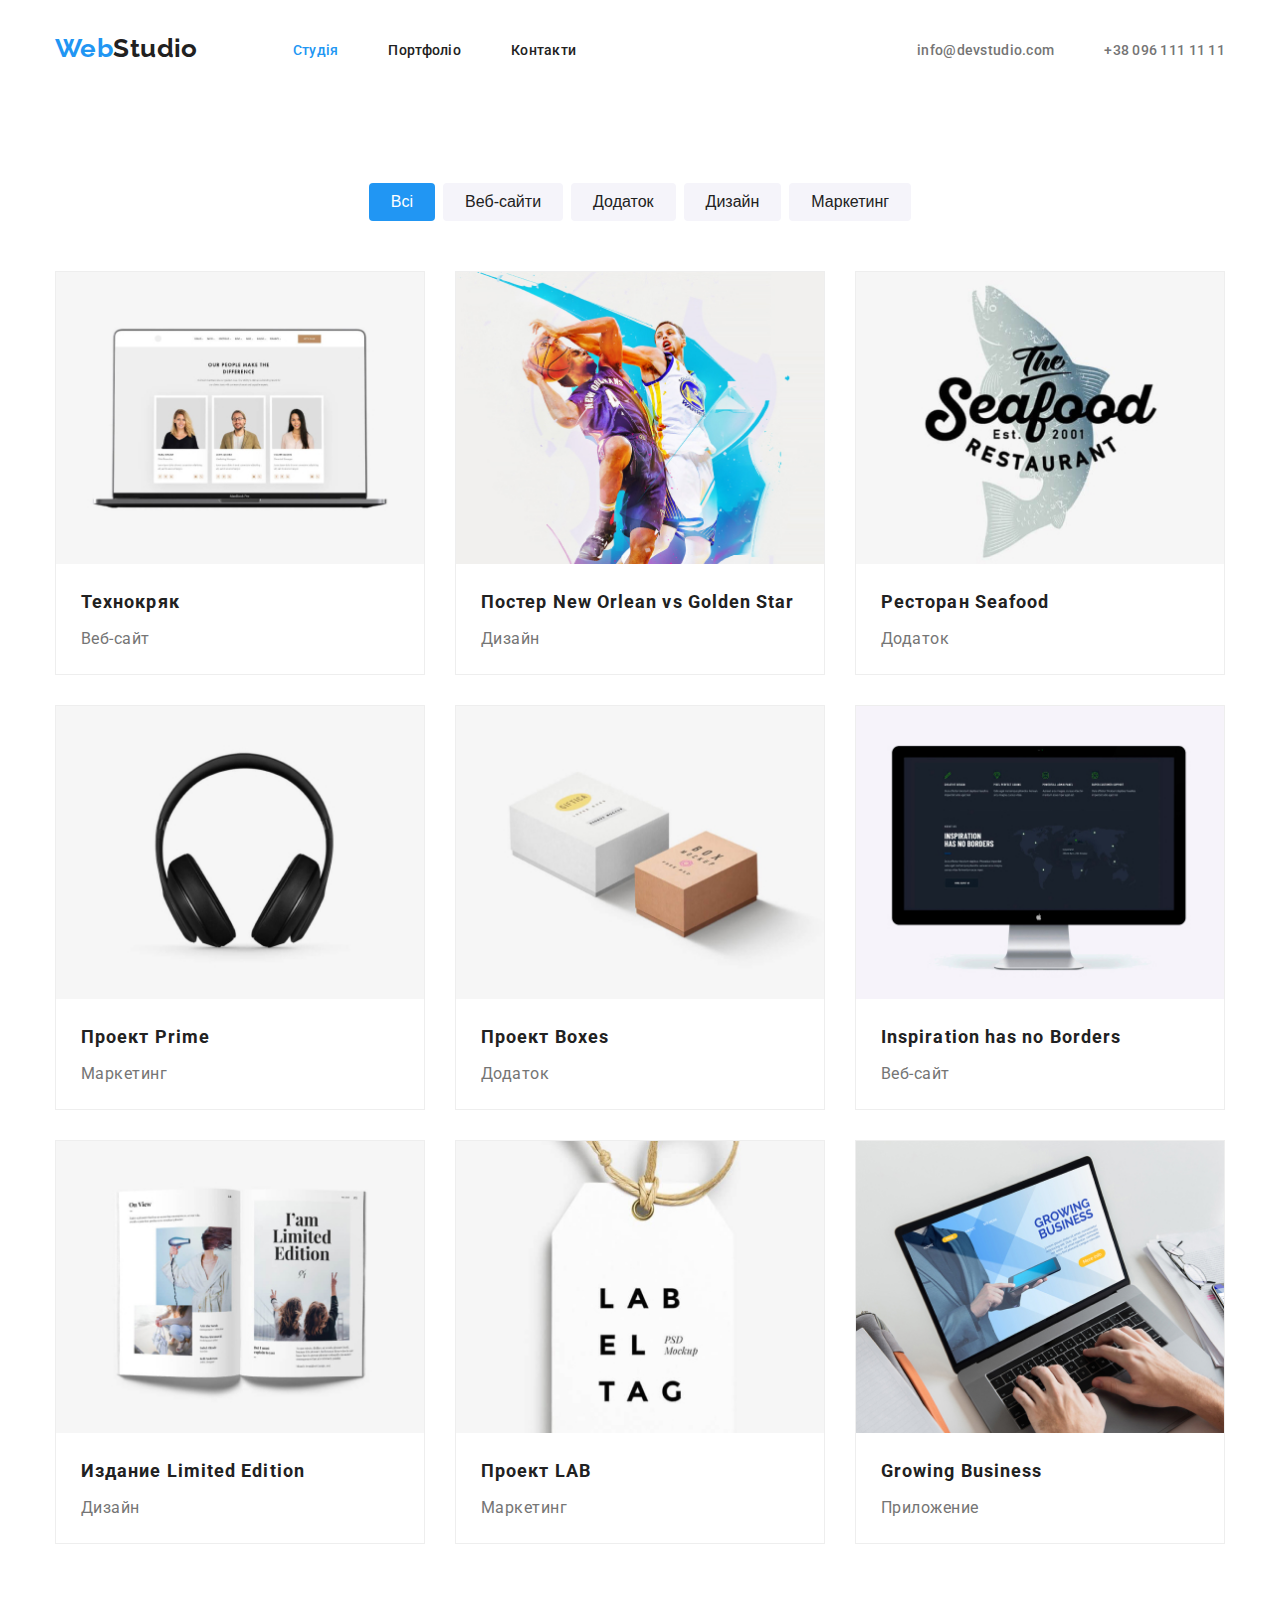
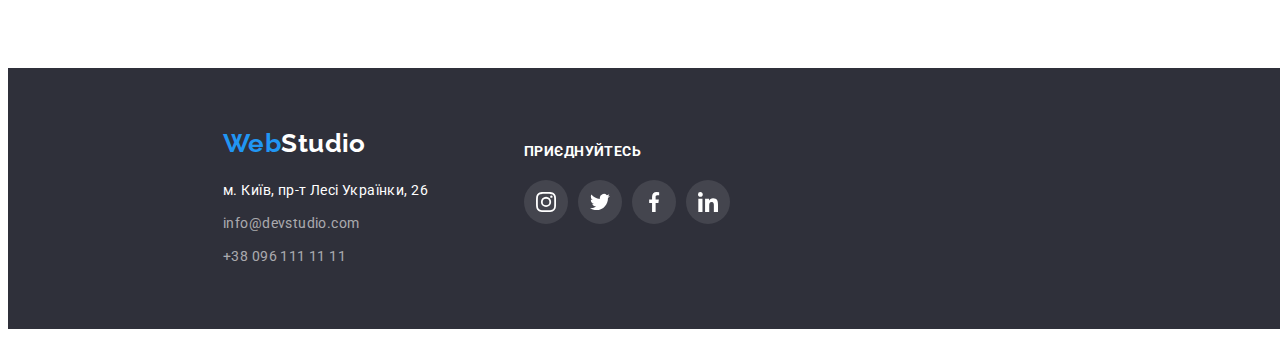
==== portfolio.html @ 9445be76 "add hw4" ====
<!DOCTYPE html>
<html lang="uk">
  <head>
    <meta charset="UTF-8" />
    <meta http-equiv="X-UA-Compatible" content="IE=edge" />
    <meta name="viewport" content="width=device-width, initial-scale=1.0" />
    <title>WebStudio</title>
    <link rel="preconnect" href="https://fonts.googleapis.com" />
    <link rel="preconnect" href="https://fonts.gstatic.com" crossorigin />
    <link
      href="https://fonts.googleapis.com/css2?family=Raleway:wght@700&family=Roboto:wght@400;500;700;900&display=swap"
      rel="stylesheet"
    />
    <link rel="stylesheet" href="./css/styles.css" />
  </head>

  <body>
    <header class="page-header">
      <div class="page container">
        <nav class="main-nav">
          <a class="page-logo" href="./index.html"><span class="web-logo">Web</span>Studio</a>
          <ul class="site-nav list">
            <li class="item"><a href="./index.html" class="link current">Студія</a></li>
            <li class="item"><a href="./portfolio.html" class="link">Портфоліо</a></li>
            <li class="item"><a href="" class="link">Контакти</a></li>
          </ul>
        </nav>

          <ul class="auth-nav list">
            <li class="item">
              <a href="mailto:info@devstudio.com" class="link">info@devstudio.com</a>
            </li>
            <li class="item"><a href="tel:+380961111111" class="link">+38 096 111 11 11</a></li>
          </ul>
      </div>
    </header>

    <main>
      <section class="portfolio section">
        <div class="container">
            <h1 class="portfolio-title visually-hidden">Портфоліо</h1>
            <ul class="portfolio-container list">
              <li class="portfolio-nav"><button class="portfolio-btn active" type="button">Всі</button></li>
              <li class="portfolio-nav"><button class="portfolio-btn" type="button">Веб-сайти</button></li>
              <li class="portfolio-nav"><button class="portfolio-btn" type="button">Додаток</button></li>
              <li class="portfolio-nav"><button class="portfolio-btn" type="button">Дизайн</button></li>
              <li class="portfolio-nav"><button class="portfolio-btn" type="button">Маркетинг</button></li>
            </ul>
            
            <ul class="flex-conteiner list">
              <li class="link">
                <a class="portfolio-positions" href="" aria-level="" >
                <img src="./images-portfolio/img.jpg" alt="Технокряк" class="photo" />
                <h3 class="list-title">Технокряк</h3>
                <p class="work-text">Веб-сайт</p>
              </a>
              </li>

              <li class="link">
                <a href="" aria-level="" class="portfolio-positions">
                <img
                src="./images-portfolio/img (1).jpg"
                alt="Постер New Orlean vs Golden Star"
                width="370"
                height="295"
                class="picture"/>
                <h3 class="list-title">Постер New Orlean vs Golden Star</h3>
                <p class="work-text">Дизайн</p>
              </a>
              </li>

              <li class="link">
                <a href="" aria-level="" class="portfolio-positions">
                <img
                src="./images-portfolio/img (2).jpg"
                alt="Ресторан Seafood"
                width="370"
                height="295"
                class="picture"
                />
                <h3 class="list-title">Ресторан Seafood</h3>
                <p class="work-text">Додаток</p>
              </a>
              </li>

              <li class="link">
                <a href="" aria-level="" class="portfolio-positions">
                <img
                src="./images-portfolio/img (3).jpg"
                alt="Проект Prime"
                width="370"
                height="295"
                class="picture"
                />
                <h3 class="list-title">Проект Prime</h3>
                <p class="work-text">Маркетинг</p>
              </a>
              </li>

              <li class="link">
                <a href="" aria-level="" class="portfolio-positions">
                <img
                src="./images-portfolio/img (4).jpg"
                alt="Проект Boxes"
                width="370"
                height="295"
                class="picture"
                />
                <h3 class="list-title">Проект Boxes</h3>
                <p class="work-text">Додаток</p>
              </a>
              </li>

              <li class="link">
                <a href="" aria-level="" class="portfolio-positions">
                <img
                src="./images-portfolio/img (5).jpg"
                alt="Inspiration has no Borders"
                width="370"
                height="295"
                class="picture"
                />
                <h3 class="list-title">Inspiration has no Borders</h3>
                <p class="work-text">Веб-сайт</p>
              </a>
              </li>

              <li class="link">
                <a href="" aria-level="" class="portfolio-positions">
                <img
                src="./images-portfolio/img (7).jpg"
                alt="Издание Limited Edition"
                width="370"
                height="295"
                class="picture"
                >
                <h3 class="list-title">Издание Limited Edition</h3>
                <p class="work-text">Дизайн</p>
              </a>
              </li>

              <li class="link">
                <a href="" aria-level="" class="portfolio-positions">
                <img
                src="./images-portfolio/img (8).jpg"
                alt="Проект LAB"
                width="370"
                height="295"
                class="picture"
                />
                <h3 class="list-title">Проект LAB</h3>
                <p class="work-text">Маркетинг</p>
              </a>
              </li>

              <li class="link">
                <a href="" aria-level="" class="portfolio-positions"> 
                <img
                src="./images-portfolio/img (9).jpg"
                alt="Growing Business"
                width="370"
                height="295"
                class="picture"
                />
                <h3 class="list-title">Growing Business</h3>
                <p class="work-text">Приложение</p>
              </a>
              </li>

            </ul>
        </div>
      </section>
    </main>

    <footer class="section footer-section">
      <div class="footer-container">
          <div class="footer-block">
            <a class="logo list" href="./index.html"><span class="web-logo">Web</span>Studio</a>
            <address class="footer-addres">
              <ul class="footer-adress-list">
                <li class="item"><a
                href="https://www.google.com.ua/maps/place/%D0%B1%D1%83%D0%BB.+%D0%9B%D0%B5%D1%81%D0%B8+%D0%A3%D0%BA%D1%80%D0%B0%D0%B8%D0%BD%D0%BA%D0%B8,+26,+%D0%9A%D0%B8%D0%B5%D0%B2,+02000/@50.4265807,30.5383858,17z/data=!3m1!4b1!4m5!3m4!1s0x40d4cf0e033ecbe9:0x57a4dffefec77da0!8m2!3d50.4265807!4d30.5383858?hl=ru"
                class="adress-link">м. Київ, пр-т Лесі Українки, 26</a></li>
                <li class="item"><a href="mailto:info@devstudio.com" class="contacts-link">info@devstudio.com</a></li>
                <li class="item"><a href="tel:+380961111111" class="contacts-link">+38 096 111 11 11</a></li>
              </ul>
            </address>
          </div>
  
          <div class="network-contacts">
            <h3 class="joing-network title">Приєднуйтесь</h3>
            <ul class="social-networks list">
              <li class="social-networks-icon">
                <a class="footer-social-icon" href="" aria-label="instagram"> <svg class="soc-icon-footer" width="20" height="20">
                <use href="./images/images-icons/sprite.svg#icon-instagram">Instagram</use>
                </svg>
                </a>
              </li>
  
              <li class="social-networks-icon">
                <a class="footer-social-icon" href="" aria-label="twitter"><svg class="soc-icon-footer" width="20" height="20">
                <use href="./images/images-icons/sprite.svg#icon-twitter">Twitter</use>
                </svg>
                </a>
              </li>
  
              <li class="social-networks-icon">
                <a class="footer-social-icon" href="" aria-label="facebook"><svg class="soc-icon-footer" width="20" height="20">
                  <use href="./images/images-icons/sprite.svg#icon-facebook">Facebook</use>
                </svg>
                </a>
              </li>
  
              <li class="social-networks-icon">
                <a  class="footer-social-icon" href="" aria-label="linkedin"><svg class="soc-icon-footer" width="20" height="20">
                <use href="./images/images-icons/sprite.svg#icon-linkedin">Linkedin</use>
                </svg>
                </a>
              </li>
            </ul>
        </div>
      </div>
    </footer>
  </body>
</html>
---- css/styles.css ----
/* index.html css */
:root {
    --primary-text-color: #757575;
    --secondary-text-color: #212121;
    --accent-color: #2196F3;
    --secondary-background-color: #FFFFFF;
    --icon-color: #AFB1B8;
}

/* reset */
html {
	box-sizing: border-box;
}
*,
*::after,
*::before {
	box-sizing: inherit;
}

h1,
h2,
h3,
h4,
h5,
h6,
p {
	margin-top: 0;
}

.ul {
	list-style: none;
	padding-left: 0;
    padding: 0;
	margin: 0;
}

.a {
	text-decoration: none;
	color: inherit;
}

img {
	display: block;
	max-width: 100%;
	height: auto;
}

.list {
    padding: 0;
    margin: 0;
    
    list-style: none;
}

body {
    font-family: Roboto, sans-serif; 
    font-size: 14px;
    letter-spacing: 0.03em;
    color: var(--primary-text-color);
    background-color: var(--secondary-background-color);
}

.section {
    padding-bottom: 94px;
    padding-top: 94px;
}

.page-header {
    background-color: var(--secondary-background-color);
}

.container {
    width: 1200px;
    padding-left: 15px;
    padding-right: 15px;
    margin-left: auto;
    margin-right: auto;
}

/* main-nav */
.page {
    display: flex;
}

.main-nav  {
    display: flex;
    align-items: center;
    margin-right: auto;
}

/* logo */
.page-logo {
    display: flex;
    margin-right: 95px;

    color: var(--secondary-text-color); 
    font-family: 'Raleway', serif;
    font-weight: 700;
    font-size: 26px;
    line-height: 1.20;
    text-decoration: none;
}

.page-logo:hover,
.page-logo:focus {
    color: #292929;   
}

.web-logo {
    color: var(--accent-color);
}

/* site nav */
.link {
    text-decoration: none;
}

.site-nav {
    display: flex;
}

.site-nav .item + .item {
    margin-left: 50px   ;
}

.site-nav .link {
    display: flex;
    padding-top: 35px;
    padding-bottom: 30px;

    color: var(--secondary-text-color);
    font-weight: 500;
    font-size: 14px;
    line-height: 1.07;
    letter-spacing: 0.02em;
    text-decoration: none;
    }

.site-nav .link:hover,
.site-nav .link:focus {
    color: var(--accent-color);
}

.site-nav .link.current {
    color: var(--accent-color);
}

/* auth-icons */
.contact-icon {
    margin-right: 10px;
    fill: currentColor;
}

/* auth-nav */
.page .auth-nav {
    display: flex;
}

.auth-nav .item {
    display: flex;
    align-items: center;
}

.auth-nav .link {
    display: flex;
    padding-top: 35px;
    padding-bottom: 30px;
    align-items: center;
    font-weight: 500;
    font-size: 14px;
    line-height: 1.14;
    letter-spacing: 0.02em;
    color: #757575;
    text-decoration: none;
}

.auth-nav .item + .item {
    margin-left: 50px;
}

 .auth-nav .link:hover,
 .auth-nav .link:focus {
    color: var(--accent-color);
 }

/* Hero */
.main-contenet {
    margin-bottom: 0;
}

.hero-section {
    max-width: 1600px;
    margin-left: auto;
    margin-right:auto;
    padding-top: 200px;
    padding-bottom: 200px;
    text-align: center;
    background-image: linear-gradient(to right, rgba(0, 0, 0, 0.4), rgba(0, 0, 0, 0.4)), url(../images/banner/Img.png);
    background-repeat: no-repeat;
    background-position: center;
    background-size: cover;
    background-color: #C4C4C4;
}

.hero-title {
    width: 600px;
    margin-bottom: 30px;
    margin-left: auto;
    margin-right: auto;

    font-weight: 900;
    font-size: 44px;
    line-height: 1.36;
    text-align: center;
    letter-spacing: 0.06em;
    text-transform: uppercase;
    color: var(--secondary-background-color);
}

.btn {
    padding: 10px 25px;

    font-weight: 700;
    font-size: 16px;
    line-height: 1.88;
    border: none;
    align-items: center;
    text-align: center;
    border-radius: 4px;
    letter-spacing: 0.06em;
    cursor: pointer;
    color: var(--secondary-background-color);
    background: var(--accent-color);
}

.btn:hover,
.btn:focus {
    background:var(--accent-color);
    box-shadow: 0px 4px 4px rgba(0, 0, 0, 0.15);
    border-radius: 4px; 
}

/* features */
.section-title {
    text-align: center;
    font-weight: 700;
    font-size: 36px;
    line-height: 1.17;
    color: var(--secondary-text-color);
}

.features-list {
    padding: 0;
    margin: 0;
    display: flex;
    list-style: none;
}

 /*прихований заголовок*/
 .visually-hidden {
    position: absolute;
    width: 1px;
    height: 1px;
    margin: -1px;
    border: 0;
    padding: 0;
    white-space: nowrap;
    clip-path: inset(100%);
    clip: rect(0 0 0 0);
    overflow: hidden;
 }

 .features-list-li {
    width: 270px;
 }

 .features-list .features-list-li + .features-list-li {
    margin-left: 30px;
 }

.title {
    font-size: 14px;
    font-weight: 700;
    line-height: 1.14;
    list-style: none;
    color: var(--secondary-text-color);
    text-transform: uppercase;
}

.text {
    margin-top: 0;
    margin-bottom: 0;
    
    font-size: 14px;
    line-height: 1.71;
}

/* feature-icons */
.feature-icon {
    display: flex;
    margin-bottom: 30px;
    width: 270px;
    height: 120px;
    border: none;
    align-items: center;
    justify-content: center;
    border-radius: 4px;
    background-color: #F5F4FA;
 }

/* work */
.about {
    padding-top: 0;
}

.work .link {
    display: flex;
    flex-direction: row;
    background: url(creative-artist-web-design-with-working-colour-selection-graphic-tablet_35674-1119.jpg);
}

.work-list {
    display: flex;
    margin-top: 0;
    margin-bottom: 0;
    padding: 0%;

    list-style: none;
}

.work-list .link + .link {
    margin-left: 30px;
}

.work-list .link + .link:not(:last-child) {
    margin-left: 30px;
}

.work {
    margin-top: 0;
    margin-bottom: 50px;
}

.work-item {
   display: block;
   max-width: 100%; 
   height: auto;
}

/* team */
.team-section {
    margin-top: 0;
    margin-bottom: 0;
    background-color: #F5F4FA;
}

.section-title {
    margin-bottom: 50px; 
}

.main-team .team-list + .team-list {
    margin-left: 30px;
}

.team {
    background-color: #F5F4FA;
    border-radius: 0px;
}

.main-team {
    display: flex;
    padding-left: 0;
}

.team-list {
    background: #FFFFFF;
    box-shadow: 0px 1px 3px rgba(0, 0, 0, 0.12), 0px 1px 1px rgba(0, 0, 0, 0.14), 0px 2px 1px rgba(0, 0, 0, 0.2);
    border-radius: 0px 0px 4px 4px;
}

.team-text {
    margin-bottom: 0;
    font-size: 16px;
    line-height: 1.19;
    text-align: center;
    color: var(--primary-text-color);
}

.team-list .title {
    padding-top: 30px;
    margin-bottom: 10px;

    font-weight: 500;
    font-size: 16px;
    line-height: 1.19;
    text-align: center;
    letter-spacing: 0.03em;
    text-transform: none;
    color: var(--secondary-text-color);
}

.photo {
    background-color: var(--primary-text-color);
}

/* Network items */
.social-networks {
    display: flex; 
    margin-top: 30px;
    padding-bottom: 30px; 
    align-items: center;
    justify-content: center;
}

.social-networks .list {
    padding-bottom: 30px;
}

.social-networks-icon {
    display: flex; 
}

.social-networks-icon:not(:last-child) {
    margin-right: 10px;  
 } 

.social-icon-box {
    display: flex;
    width: 44px;
    height: 44px;
    border-radius: 50%;
    align-items: center;
    justify-content: center;
    border: none;
    color: var(--icon-color);
    background-color: var(--secondary-background-color);
}

.social-icon-box:hover,
.social-icon-box:focus {
    background-color: var(--accent-color);
    color: var(--secondary-background-color);
}

.soc-icon {
    align-items: center;
    justify-content: center;
    fill: currentColor;
}

/* Customers */
.customers-list {
    display: flex;
}

.customers-li {
    display: flex;  
}

.customers-li:not(:last-child) {
    margin-right: 30px;
}

.customer-icon {
    display: flex;
    width: 170px;
    height: 92px;
    align-items: center;
    justify-content: center;
    border: 1px solid #AFB1B8;
    border-radius: 4px; 
    color: var(--icon-color);
    background-color: var(--secondary-background-color);
}

.customer-icon:hover,
.customer-icon:focus {
    color: var(--accent-color);
    border: 1px solid var(--accent-color);
}

.company {
    align-items: center;
    justify-content: center;
    fill: currentColor;
}   

/* footer */
.footer-section {
    display: flex;
    width: 1600px;
    padding-top: 60px;
    padding-bottom: 60px;
    padding-left: 15px;
    padding-right: 15px;
    margin-left: auto;
    margin-right: auto;
    margin-top: 0;
    margin-top: 0;
    background-color: #2F303A;
}

.footer-container {
    display: flex;
    width: 1200px;
    padding-left: 15px;
    padding-right: 15px;
    margin-left: auto;
    margin-right: auto;
}

.footer-block {
    width: 231px;
} 

.logo {
    margin-bottom: 20px;
    font-family: 'Raleway';
    font-weight: 700;
    font-size: 26px;
    line-height: 1.19;
    text-decoration: none;
    color: var(--secondary-background-color);
}

.footer-addres {
    margin-top: 20px;
}

.footer-adress-list {
    padding-left: 0;
    margin-top: 0;   
    margin-bottom: 0; 
    list-style: none;
}

.footer-adress .list {
    margin-right: 0;
}

.footer-adress-list .item {
    margin-bottom: 9px;
}

.footer-adress-list .item:last-child {
    margin-bottom: 0;
}

.adress-link,
.contacts-link {
    font-style: normal;
    line-height: 1.71;
    text-decoration: none;
    color: var(--secondary-background-color) 
}

.contacts-link {
    color: rgba(255, 255, 255, 0.6);
}

.contacts-link:hover,
.contacts-link:focus {
    color:var(--accent-color);
}

.footer-social-icon {
    display: flex;
    width: 44px;
    height: 44px;
    border-radius: 50%;
    align-items: center;
    justify-content: center;
    border: none;
    color: var(--secondary-background-color);
    background-color: rgba(255, 255, 255, 0.1);
}

.footer-social-icon:hover,
.footer-social-icon:focus {
    background-color: var(--accent-color);
}

.soc-icon-footer {
    align-items: center;
    justify-content: center;
    fill: currentColor;
}

/* Network contacts */
.network-contacts {
    display: flex;
    flex-wrap: wrap;
    width: 206px;
    margin-left: 70px;
    margin-right:auto;
    padding-bottom: 0px;
    align-items: center;
    align-content: center;
}

.joing-network {
    margin-bottom: 20px;
    color: var(--secondary-background-color);
}

.network-contacts > .social-networks {
    margin-top: 0;
}

/* potfolio/css */
.portfolio-container {
    display: flex;
    margin-top: 0;
    margin-bottom: 50px;
    justify-content: center; 
}

.portfolio-nav + .portfolio-nav {
    margin-left: 8px;
}

.portfolio-btn {
    padding: 6px 22px;
    font-weight: 500;
    font-size: 16px;
    border-radius: 4px;

    line-height: 1.63;
    text-align: center;
    cursor: pointer;
    color: var(--secondary-text-color);
    background-color: #F5F4FA;
    border: transparent;
}   

 .portfolio-btn:hover,
 .portfolio-btn:focus {
    color: #F5F4FA;
    background: #2196F3;
    box-shadow: 0px 3px 1px rgba(0, 0, 0, 0.1), 0px 1px 2px rgba(0, 0, 0, 0.08), 0px 2px 2px rgba(0, 0, 0, 0.12);
    border-radius: 4px;
 }

 .portfolio-btn.active {
    background-color: var(--accent-color);
    color: var(--secondary-background-color);
 }

.flex-conteiner {
    display: flex;
    flex-wrap: wrap;
    margin-top: 0;
    width: 1200px;
    cursor: pointer;
}
 
.work-text {
    padding-bottom: 20px;
    margin-bottom: 0;

    font-size: 16px;
    line-height: 30px;
    letter-spacing: 0.03em;
    color: var(--primary-text-color);
}

.work-text,
.list-title {
    padding-right: 25px;
    padding-left: 25px;
}

.list-title {
    padding-top: 20px;
    margin-bottom: 4px;
    
    font-size: 18px;
    line-height: 36px;
    letter-spacing: 0.06em;
    color: var(--secondary-text-color);
}

 .flex-conteiner .link {
    display: flex;
    width: 370px;

    margin-right: 30px;
    margin-bottom:                                                                                                                                                                                                                                                                                                                                                       30px;
    border: 1px solid #EEEEEE;
    background-color: var(--secondary-background-color);
}

.portfolio-positions {
    text-decoration: none;
}

.portfolio-positions:hover,
.portfolio-positions:focus {
    box-shadow: 0px 3px 1px rgba(0, 0, 0, 0.1), 0px 1px 2px rgba(0, 0, 0, 0.08), 0px 2px 2px rgba(0, 0, 0, 0.12);
}


.flex-conteiner:nth-child(3n) {
    margin-right: 0;
}

.flex-conteiner:nth-last-child(-n + 3) {
    margin-bottom: 0;
}
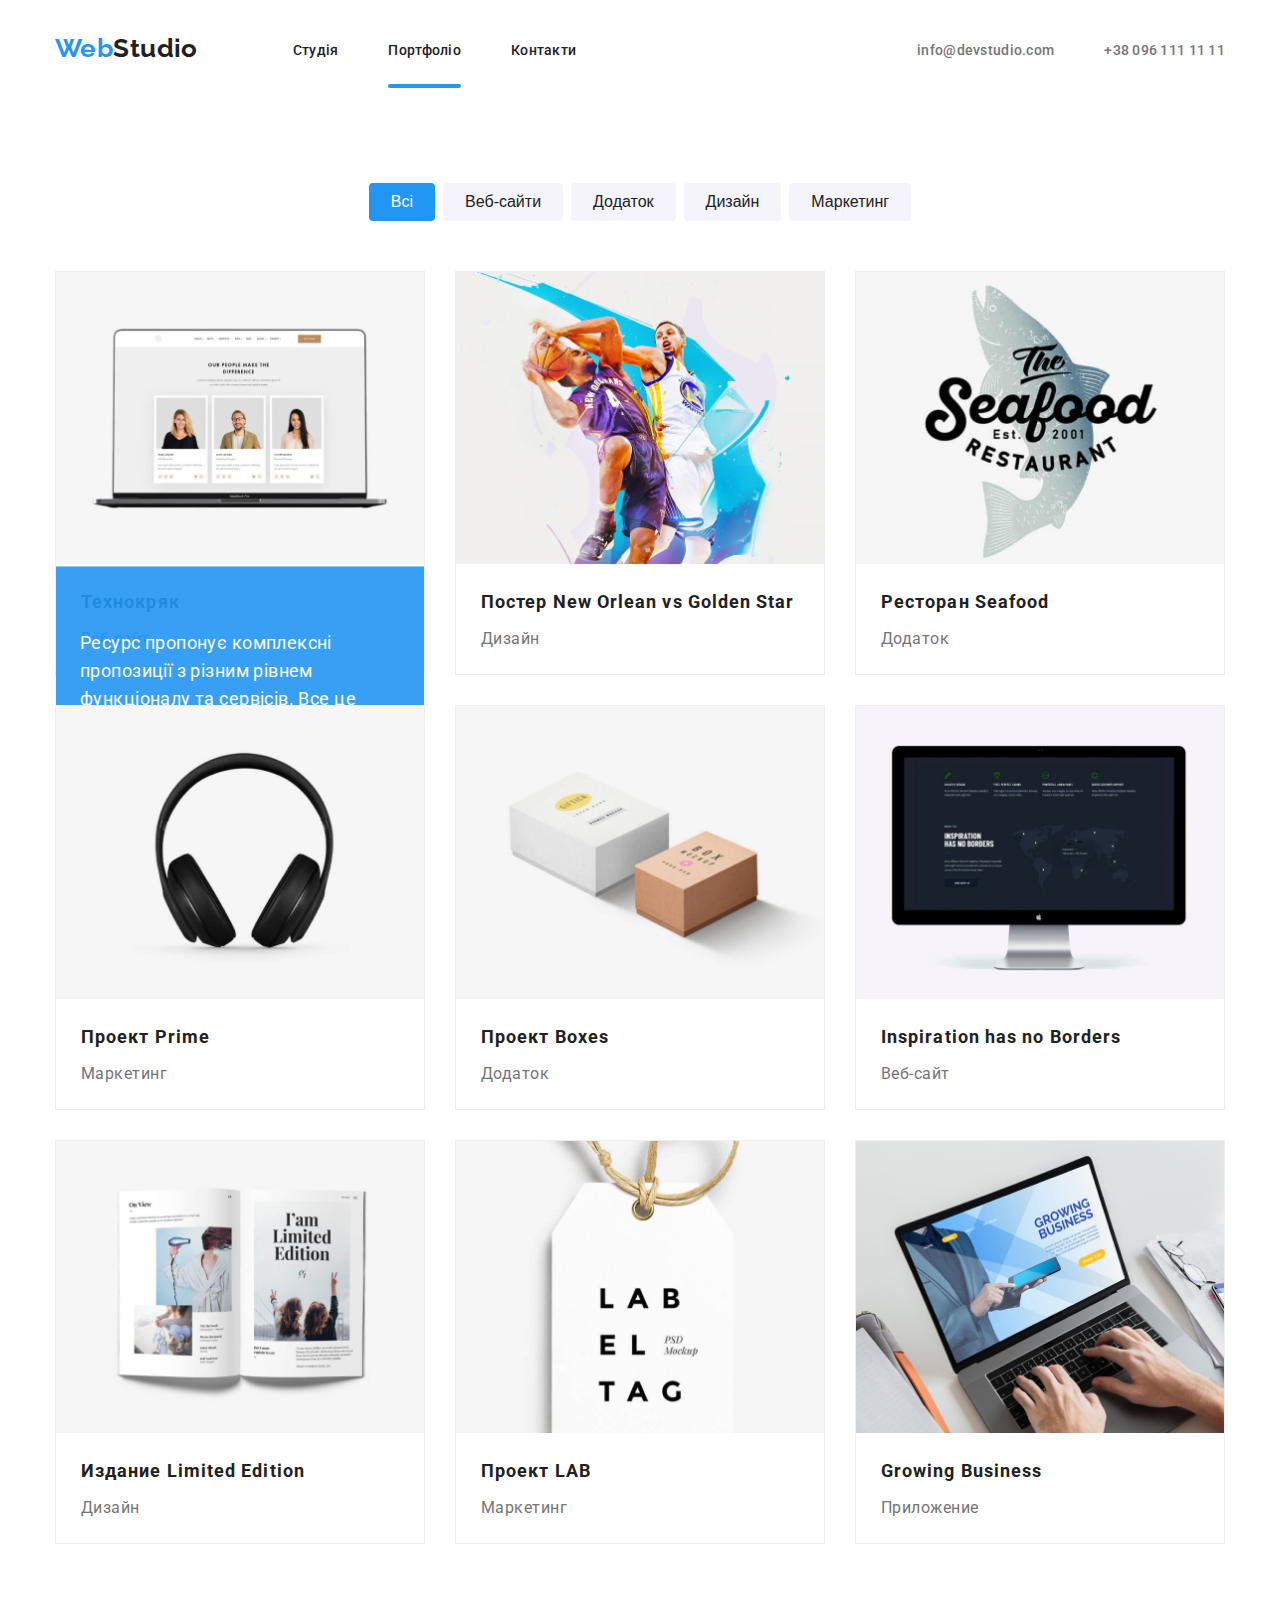
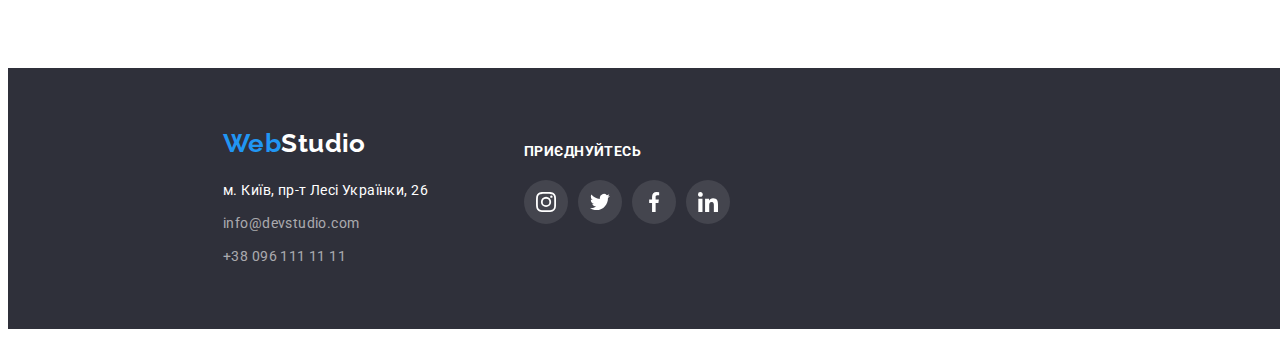
==== commit 476c5d9d: "add overlay" ====
--- a/portfolio.html
+++ b/portfolio.html
@@ -20,8 +20,8 @@
         <nav class="main-nav">
           <a class="page-logo" href="./index.html"><span class="web-logo">Web</span>Studio</a>
           <ul class="site-nav list">
-            <li class="item"><a href="./index.html" class="link current">Студія</a></li>
-            <li class="item"><a href="./portfolio.html" class="link">Портфоліо</a></li>
+            <li class="item"><a href="./index.html" class="link">Студія</a></li>
+            <li class="item"><a href="./portfolio.html" class="link current">Портфоліо</a></li>
             <li class="item"><a href="" class="link">Контакти</a></li>
           </ul>
         </nav>
@@ -53,6 +53,11 @@
                 <img src="./images-portfolio/img.jpg" alt="Технокряк" class="photo" />
                 <h3 class="list-title">Технокряк</h3>
                 <p class="work-text">Веб-сайт</p>
+                  <div class="portfolio-overlay">
+                    <p class="portfolio-description">
+                      Ресурс пропонує комплексні пропозиції з різним рівнем функціоналу та сервісів. Все це дозволить відвідувачу отримати вичерпні відомості про компанію чи приватну особу.
+                    </p>
+                  </div>
               </a>
               </li>
 
--- a/css/styles.css
+++ b/css/styles.css
@@ -99,6 +99,10 @@
     font-size: 26px;
     line-height: 1.20;
     text-decoration: none;
+
+    transition-property: color;
+    transition-duration: 250ms;
+    transition-timing-function: cubic-bezier(0.4, 0, 0.2, 1); 
 }
 
 .page-logo:hover,
@@ -113,6 +117,7 @@
 /* site nav */
 .link {
     text-decoration: none;
+    position:relative;
 }
 
 .site-nav {
@@ -134,6 +139,10 @@
     line-height: 1.07;
     letter-spacing: 0.02em;
     text-decoration: none;
+
+    transition-property: color;
+    transition-duration: 250ms;
+    transition-timing-function: cubic-bezier(0.4, 0, 0.2, 1);
     }
 
 .site-nav .link:hover,
@@ -141,9 +150,21 @@
     color: var(--accent-color);
 }
 
-.site-nav .link.current {
-    color: var(--accent-color);
-}
+.current {
+    position: relative;
+}
+
+.current::after {
+    content: "";
+    position: absolute;
+    bottom: 0;
+    left:0;
+    width: 100%;
+    height: 4px;
+    background-color: var(--accent-color);
+    border-radius: 2px;
+} 
+
 
 /* auth-icons */
 .contact-icon {
@@ -172,6 +193,10 @@
     letter-spacing: 0.02em;
     color: #757575;
     text-decoration: none;
+
+    transition-property: color;
+    transition-duration: 250ms;
+    transition-timing-function: cubic-bezier(0.4, 0, 0.2, 1);
 }
 
 .auth-nav .item + .item {
@@ -230,14 +255,18 @@
     letter-spacing: 0.06em;
     cursor: pointer;
     color: var(--secondary-background-color);
-    background: var(--accent-color);
+    background-color: var(--accent-color);
+
+    transition-property: background-color, box-shadow;
+    transition-duration: 250ms;
+    transition-timing-function: cubic-bezier(0.4, 0, 0.2, 1);
+
 }
 
 .btn:hover,
 .btn:focus {
-    background:var(--accent-color);
-    box-shadow: 0px 4px 4px rgba(0, 0, 0, 0.15);
-    border-radius: 4px; 
+    background-color:var(--accent-color);
+    box-shadow: 0px 4px 4px rgba(0, 0, 0, 0.15); 
 }
 
 /* features */
@@ -345,7 +374,30 @@
    display: block;
    max-width: 100%; 
    height: auto;
-}
+   position: relative;
+}
+
+.description {
+    font-weight: 700;
+    line-height: 1.14;
+    top: 0;
+    left:0;
+    width: 100%;
+    height: 70px;
+    padding-top: 27px;
+    padding-bottom: 27px;
+    margin-top: auto;
+    margin-bottom: 0;
+    bottom: 0;
+    position: absolute;
+    text-align: center;
+    justify-content: flex-end;
+    text-transform: uppercase;
+    font-style: normal;
+    color: var(--secondary-background-color);
+    background-color: rgba(47, 48, 58, 0.8);
+}
+
 
 /* team */
 .team-section {
@@ -434,6 +486,10 @@
     border: none;
     color: var(--icon-color);
     background-color: var(--secondary-background-color);
+
+    transition-property: background-color, color;
+    transition-duration: 250ms;
+    transition-timing-function: cubic-bezier(0.4, 0, 0.2, 1);
 }
 
 .social-icon-box:hover,
@@ -471,6 +527,10 @@
     border-radius: 4px; 
     color: var(--icon-color);
     background-color: var(--secondary-background-color);
+
+    transition-property: color, border;
+    transition-duration: 250ms;
+    transition-timing-function: cubic-bezier(0.4, 0, 0.2, 1);
 }
 
 .customer-icon:hover,
@@ -556,6 +616,10 @@
 
 .contacts-link {
     color: rgba(255, 255, 255, 0.6);
+
+    transition-property: color;
+    transition-duration: 250ms;
+    transition-timing-function: cubic-bezier(0.4, 0, 0.2, 1);
 }
 
 .contacts-link:hover,
@@ -573,6 +637,10 @@
     border: none;
     color: var(--secondary-background-color);
     background-color: rgba(255, 255, 255, 0.1);
+
+    transition-property: background-color;
+    transition-duration: 250ms;
+    transition-timing-function: cubic-bezier(0.4, 0, 0.2, 1);
 }
 
 .footer-social-icon:hover,
@@ -631,6 +699,10 @@
     color: var(--secondary-text-color);
     background-color: #F5F4FA;
     border: transparent;
+
+    transition-property: color, background, box-shadow, border-radius;
+    transition-duration: 250ms;
+    transition-timing-function: cubic-bezier(0.4, 0, 0.2, 1);
 }   
 
  .portfolio-btn:hover,
@@ -692,6 +764,11 @@
 
 .portfolio-positions {
     text-decoration: none;
+    
+    transition-property: box-shadow;
+    transition-duration: 250ms;
+    transition-timing-function: cubic-bezier(0.4, 0, 0.2, 1);
+    
 }
 
 .portfolio-positions:hover,
@@ -699,7 +776,6 @@
     box-shadow: 0px 3px 1px rgba(0, 0, 0, 0.1), 0px 1px 2px rgba(0, 0, 0, 0.08), 0px 2px 2px rgba(0, 0, 0, 0.12);
 }
 
-
 .flex-conteiner:nth-child(3n) {
     margin-right: 0;
 }
@@ -708,4 +784,35 @@
     margin-bottom: 0;
 }
 
-
+.portfolio-overlay {
+    display: flex;
+    align-items: center;
+    justify-content: center;
+}
+
+.portfolio-description {
+    position: absolute;
+    top: 0;
+    left: 0;
+
+    transform: translateY(100%);
+
+    width: 100%;
+    padding: 63px 24px;
+    margin-bottom: 0;
+    font-style: normal;
+    font-size: 18px;
+    line-height: 1.56;
+    
+    color: var(--secondary-background-color);
+    background-color: rgba(33, 150, 243, 0.9);
+
+    transition-property: transform;
+    transition-duration: 250ms;
+    transition-timing-function: cubic-bezier(0.4, 0, 0.2, 1);
+}
+
+.link:hover .portfolio-description {
+    transform: translateY(0);
+}
+
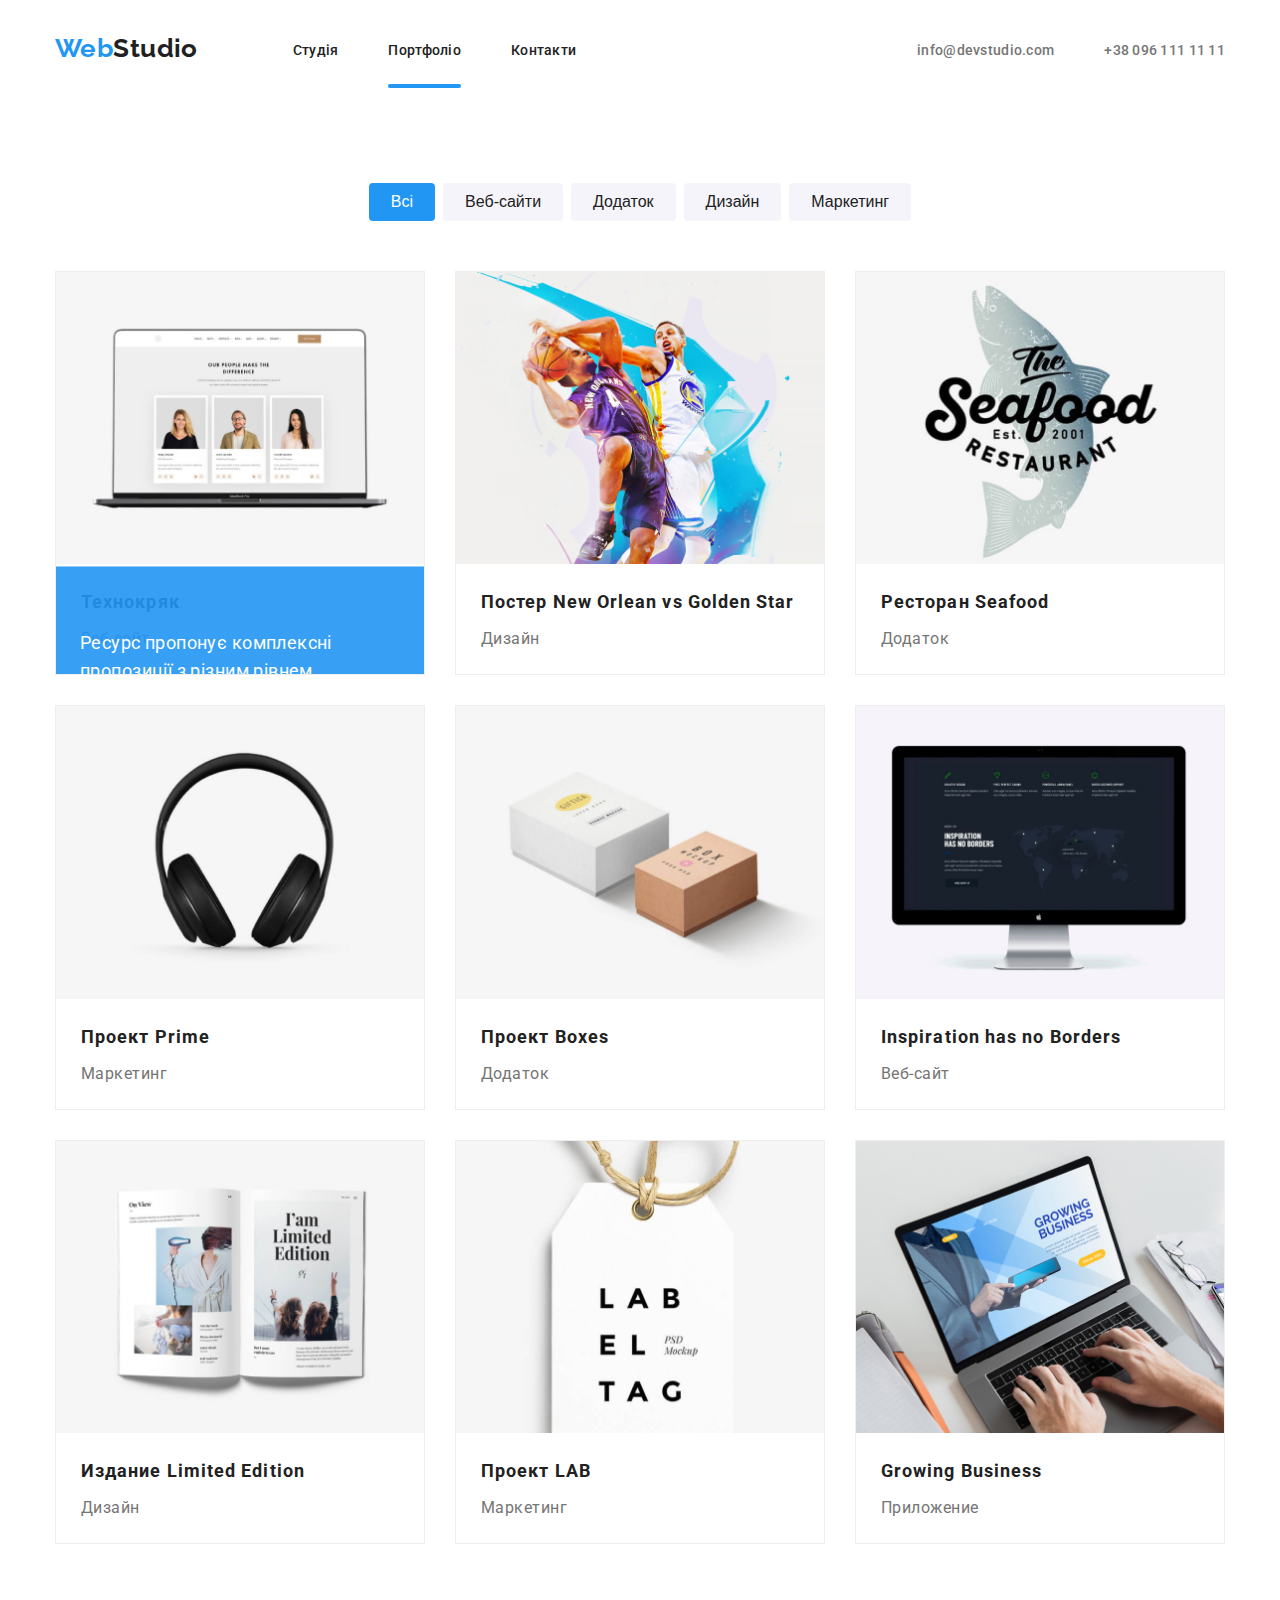
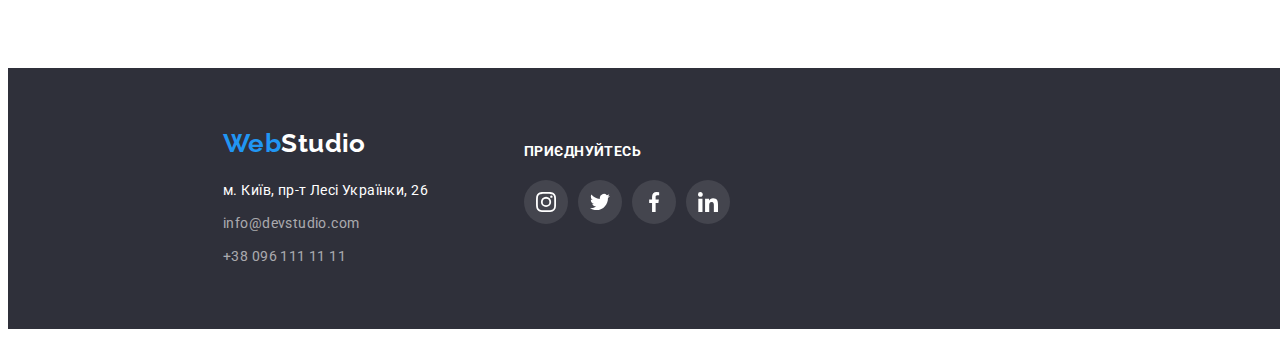
==== commit b978932f: "add modal" ====
--- a/portfolio.html
+++ b/portfolio.html
@@ -50,15 +50,19 @@
             <ul class="flex-conteiner list">
               <li class="link">
                 <a class="portfolio-positions" href="" aria-level="" >
-                <img src="./images-portfolio/img.jpg" alt="Технокряк" class="photo" />
-                <h3 class="list-title">Технокряк</h3>
-                <p class="work-text">Веб-сайт</p>
+                    <img src="./images-portfolio/img.jpg" alt="Технокряк" class="photo" />
+                  <div class="portfolio-hidden">
+                    <h3 class="list-title">Технокряк</h3>
+                    <p class="work-text">Веб-сайт</p>
+                
+                  </div>
+                  
                   <div class="portfolio-overlay">
                     <p class="portfolio-description">
                       Ресурс пропонує комплексні пропозиції з різним рівнем функціоналу та сервісів. Все це дозволить відвідувачу отримати вичерпні відомості про компанію чи приватну особу.
                     </p>
                   </div>
-              </a>
+                </a>
               </li>
 
               <li class="link">
--- a/css/styles.css
+++ b/css/styles.css
@@ -117,7 +117,6 @@
 /* site nav */
 .link {
     text-decoration: none;
-    position:relative;
 }
 
 .site-nav {
@@ -764,7 +763,9 @@
 
 .portfolio-positions {
     text-decoration: none;
-    
+    position:relative;
+    overflow: hidden;
+
     transition-property: box-shadow;
     transition-duration: 250ms;
     transition-timing-function: cubic-bezier(0.4, 0, 0.2, 1);
@@ -784,8 +785,14 @@
     margin-bottom: 0;
 }
 
+/* .photo {
+    position: relative;
+    overflow: hidden;
+} */
+
 .portfolio-overlay {
     display: flex;
+
     align-items: center;
     justify-content: center;
 }
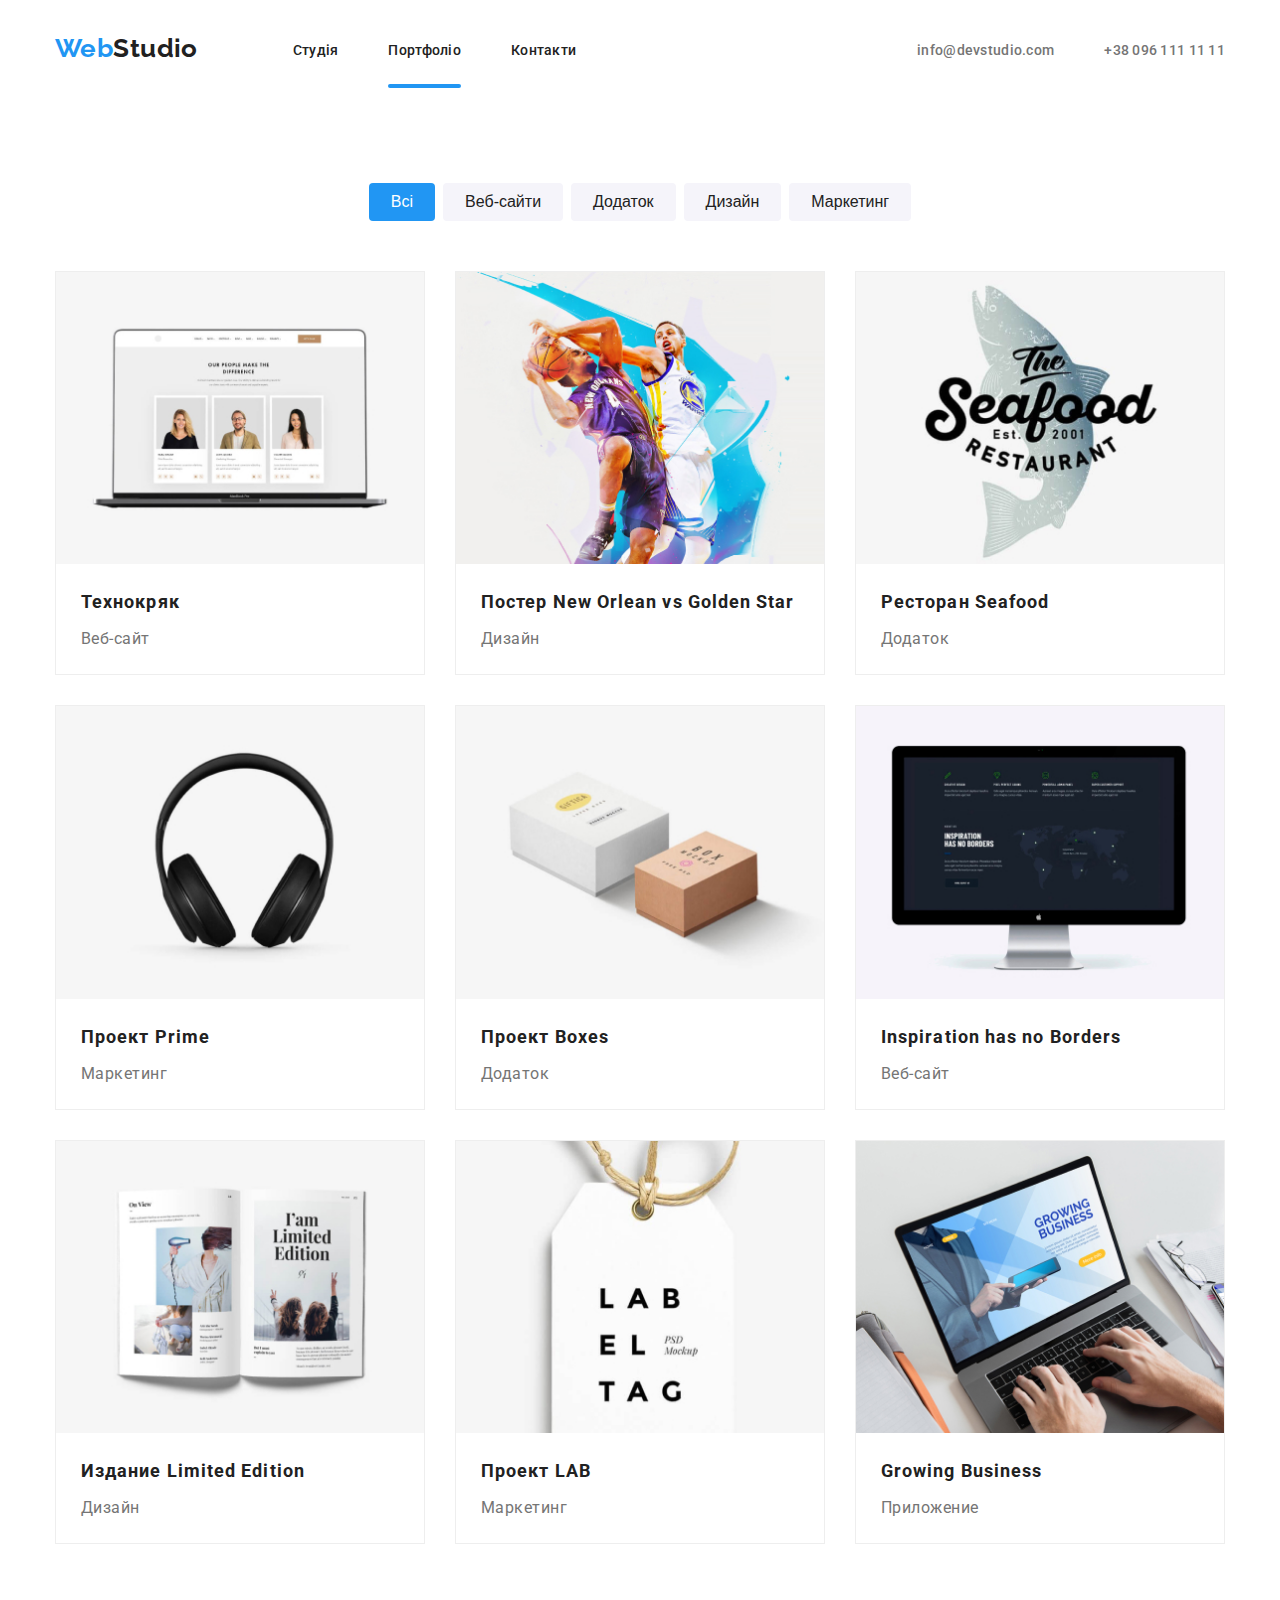
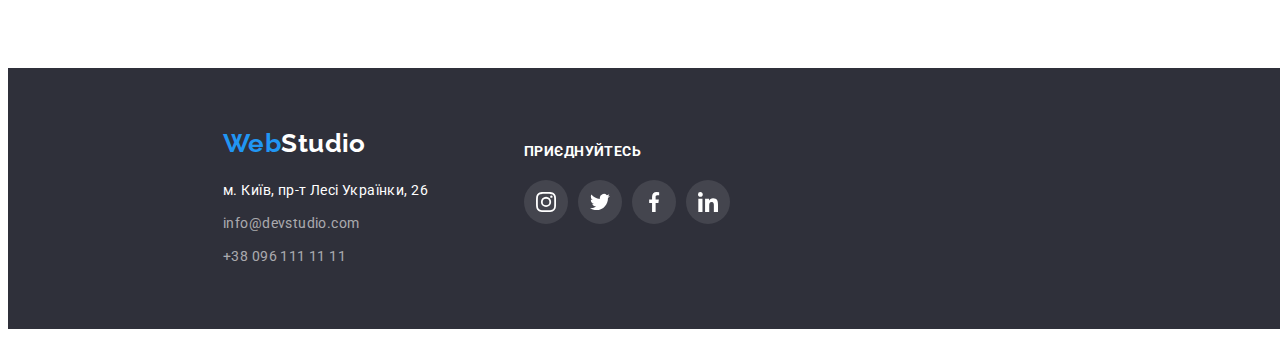
==== commit 9db38c29: "fix portfolio-overlay" ====
--- a/portfolio.html
+++ b/portfolio.html
@@ -50,18 +50,18 @@
             <ul class="flex-conteiner list">
               <li class="link">
                 <a class="portfolio-positions" href="" aria-level="" >
+                  <div class="portfolio-relative" >
                     <img src="./images-portfolio/img.jpg" alt="Технокряк" class="photo" />
-                  <div class="portfolio-hidden">
-                    <h3 class="list-title">Технокряк</h3>
-                    <p class="work-text">Веб-сайт</p>
-                
+                    <div class="portfolio-overlay">
+                      <p class="portfolio-description">
+                        Ресурс пропонує комплексні пропозиції з різним рівнем функціоналу та сервісів. Все це дозволить відвідувачу отримати вичерпні відомості про компанію чи приватну особу.
+                      </p>
+                    </div>
                   </div>
-                  
-                  <div class="portfolio-overlay">
-                    <p class="portfolio-description">
-                      Ресурс пропонує комплексні пропозиції з різним рівнем функціоналу та сервісів. Все це дозволить відвідувачу отримати вичерпні відомості про компанію чи приватну особу.
-                    </p>
-                  </div>
+                    <div class="portfolio-over">
+                      <h3 class="list-title">Технокряк</h3>
+                      <p class="work-text">Веб-сайт</p>
+                    </div>
                 </a>
               </li>
 
--- a/css/styles.css
+++ b/css/styles.css
@@ -763,13 +763,10 @@
 
 .portfolio-positions {
     text-decoration: none;
-    position:relative;
-    overflow: hidden;
-
+    
     transition-property: box-shadow;
     transition-duration: 250ms;
-    transition-timing-function: cubic-bezier(0.4, 0, 0.2, 1);
-    
+    transition-timing-function: cubic-bezier(0.4, 0, 0.2, 1);  
 }
 
 .portfolio-positions:hover,
@@ -785,41 +782,42 @@
     margin-bottom: 0;
 }
 
-/* .photo {
+.portfolio-relative {
     position: relative;
     overflow: hidden;
-} */
+}
 
 .portfolio-overlay {
-    display: flex;
-
+    position: absolute;
+    bottom: 0;
+    left: 0;
+
+    transform: translateY(100%);
+   
+    display: flex;  
     align-items: center;
     justify-content: center;
+    width: 100%;
+    height: 100%;
+    padding: 63px 24px;
+    margin-bottom: 0;
+    
+    background-color: rgba(33, 150, 243, 0.9);
+
+    transition-property: transform;
+    transition-duration: 250ms;
+    transition-timing-function: cubic-bezier(0.4, 0, 0.2, 1);
 }
 
 .portfolio-description {
-    position: absolute;
-    top: 0;
-    left: 0;
-
-    transform: translateY(100%);
-
-    width: 100%;
-    padding: 63px 24px;
-    margin-bottom: 0;
     font-style: normal;
     font-size: 18px;
     line-height: 1.56;
     
     color: var(--secondary-background-color);
-    background-color: rgba(33, 150, 243, 0.9);
-
-    transition-property: transform;
-    transition-duration: 250ms;
-    transition-timing-function: cubic-bezier(0.4, 0, 0.2, 1);
-}
-
-.link:hover .portfolio-description {
+}
+
+.portfolio-positions:hover .portfolio-overlay {
     transform: translateY(0);
 }
 
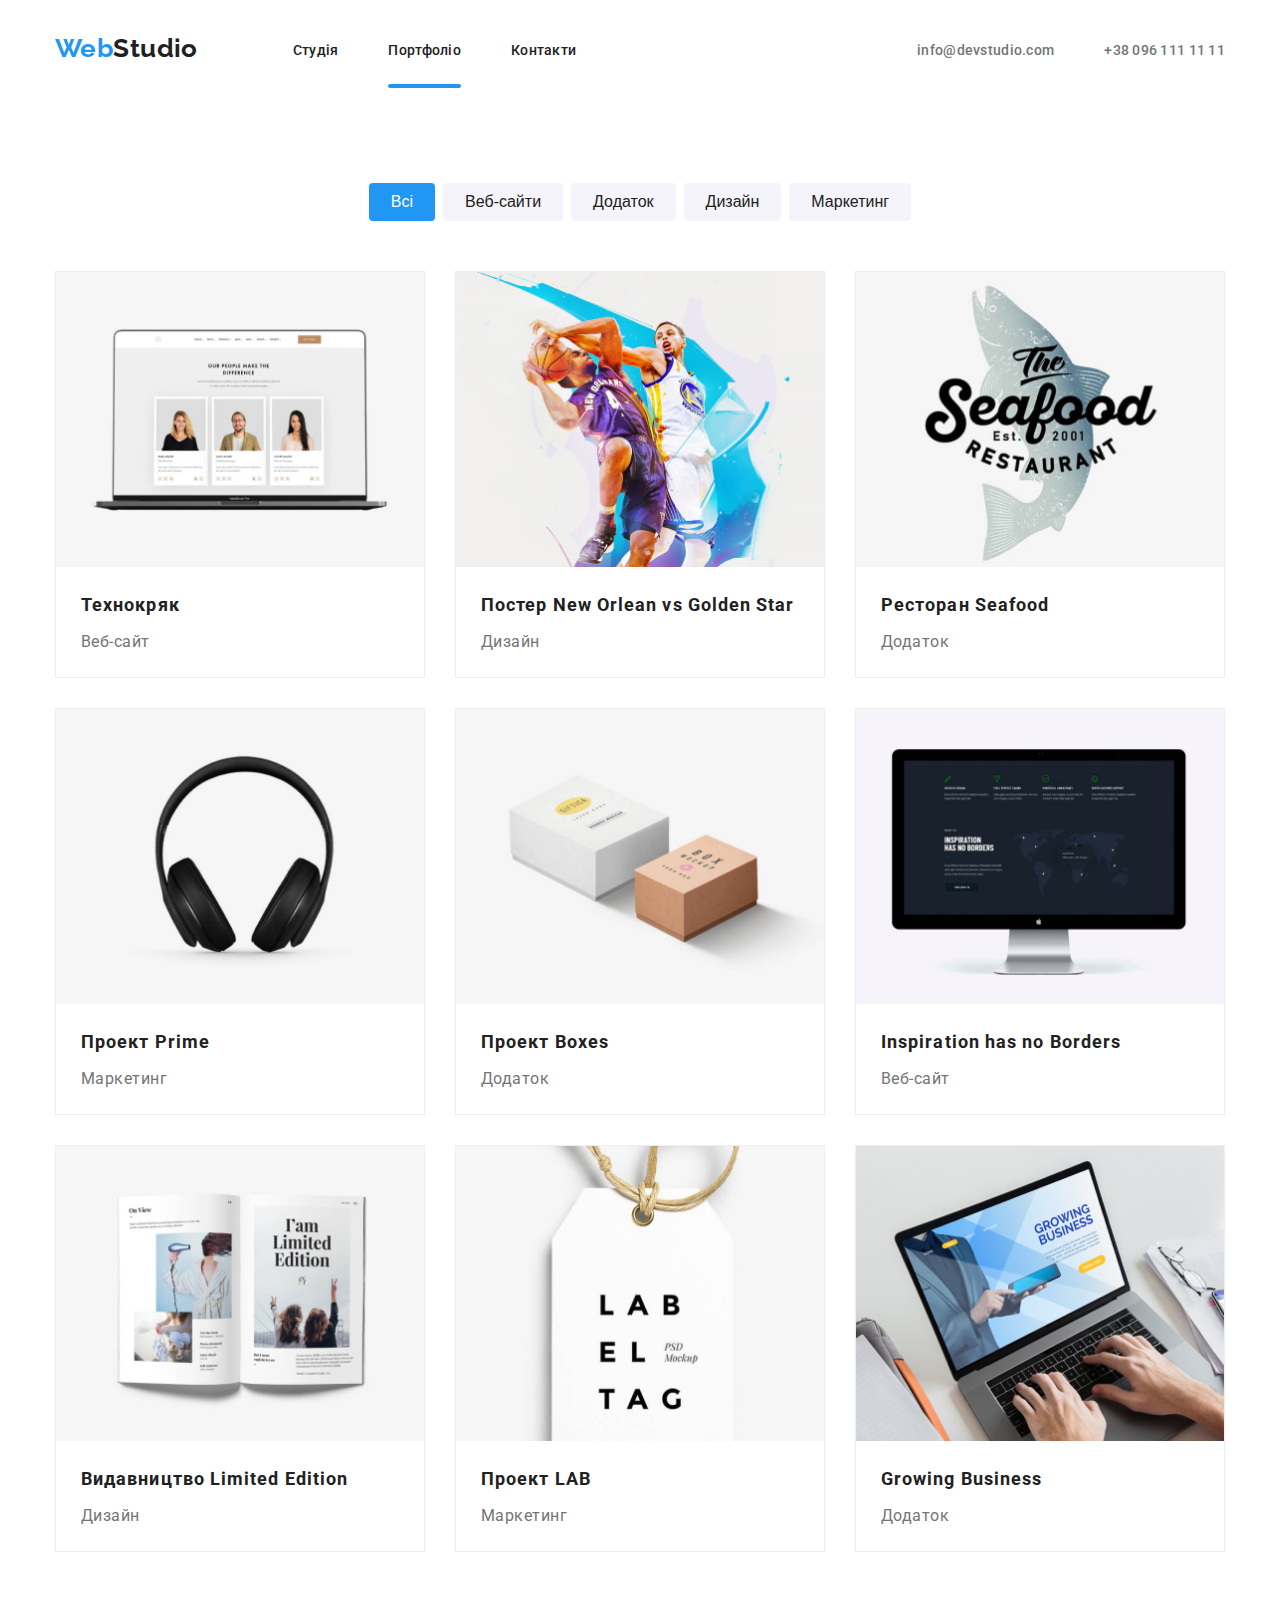
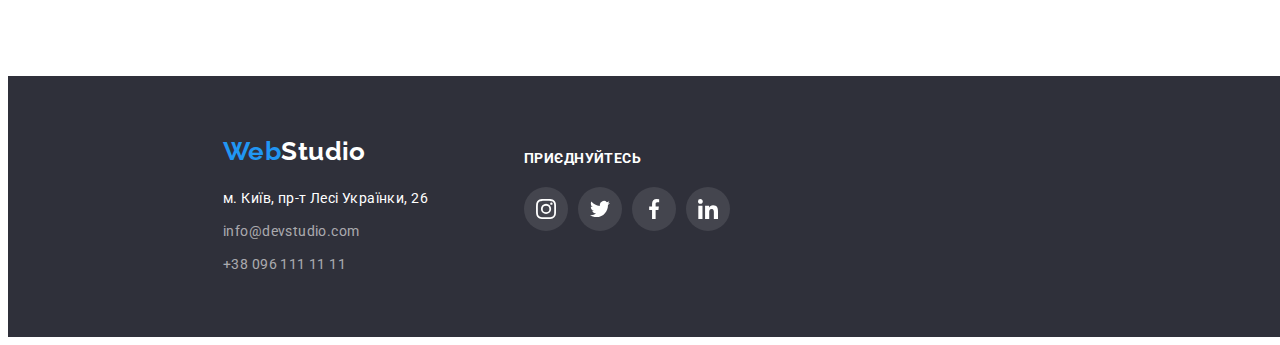
==== commit ea6d1b33: "fix portfolio list" ====
--- a/portfolio.html
+++ b/portfolio.html
@@ -48,6 +48,7 @@
             </ul>
             
             <ul class="flex-conteiner list">
+
               <li class="link">
                 <a class="portfolio-positions" href="" aria-level="" >
                   <div class="portfolio-relative" >
@@ -66,114 +67,163 @@
               </li>
 
               <li class="link">
-                <a href="" aria-level="" class="portfolio-positions">
-                <img
-                src="./images-portfolio/img (1).jpg"
-                alt="Постер New Orlean vs Golden Star"
-                width="370"
-                height="295"
-                class="picture"/>
-                <h3 class="list-title">Постер New Orlean vs Golden Star</h3>
-                <p class="work-text">Дизайн</p>
-              </a>
-              </li>
-
-              <li class="link">
-                <a href="" aria-level="" class="portfolio-positions">
-                <img
-                src="./images-portfolio/img (2).jpg"
-                alt="Ресторан Seafood"
-                width="370"
-                height="295"
-                class="picture"
-                />
-                <h3 class="list-title">Ресторан Seafood</h3>
-                <p class="work-text">Додаток</p>
-              </a>
-              </li>
-
-              <li class="link">
-                <a href="" aria-level="" class="portfolio-positions">
-                <img
-                src="./images-portfolio/img (3).jpg"
-                alt="Проект Prime"
-                width="370"
-                height="295"
-                class="picture"
-                />
-                <h3 class="list-title">Проект Prime</h3>
-                <p class="work-text">Маркетинг</p>
-              </a>
-              </li>
-
-              <li class="link">
-                <a href="" aria-level="" class="portfolio-positions">
-                <img
-                src="./images-portfolio/img (4).jpg"
-                alt="Проект Boxes"
-                width="370"
-                height="295"
-                class="picture"
-                />
-                <h3 class="list-title">Проект Boxes</h3>
-                <p class="work-text">Додаток</p>
-              </a>
-              </li>
-
-              <li class="link">
-                <a href="" aria-level="" class="portfolio-positions">
-                <img
-                src="./images-portfolio/img (5).jpg"
-                alt="Inspiration has no Borders"
-                width="370"
-                height="295"
-                class="picture"
-                />
-                <h3 class="list-title">Inspiration has no Borders</h3>
-                <p class="work-text">Веб-сайт</p>
-              </a>
-              </li>
-
-              <li class="link">
-                <a href="" aria-level="" class="portfolio-positions">
-                <img
-                src="./images-portfolio/img (7).jpg"
-                alt="Издание Limited Edition"
-                width="370"
-                height="295"
-                class="picture"
-                >
-                <h3 class="list-title">Издание Limited Edition</h3>
-                <p class="work-text">Дизайн</p>
-              </a>
-              </li>
-
-              <li class="link">
-                <a href="" aria-level="" class="portfolio-positions">
-                <img
-                src="./images-portfolio/img (8).jpg"
-                alt="Проект LAB"
-                width="370"
-                height="295"
-                class="picture"
-                />
-                <h3 class="list-title">Проект LAB</h3>
-                <p class="work-text">Маркетинг</p>
-              </a>
-              </li>
-
-              <li class="link">
-                <a href="" aria-level="" class="portfolio-positions"> 
-                <img
-                src="./images-portfolio/img (9).jpg"
-                alt="Growing Business"
-                width="370"
-                height="295"
-                class="picture"
-                />
-                <h3 class="list-title">Growing Business</h3>
-                <p class="work-text">Приложение</p>
-              </a>
+                <a class="portfolio-positions" href="" aria-level="" >
+                  <div class="portfolio-relative" >
+                    <img
+                    src="./images-portfolio/img (1).jpg"
+                    alt="Постер New Orlean vs Golden Star"
+                    class="photo"/>
+                    <div class="portfolio-overlay">
+                      <p class="portfolio-description">
+                        Ресурс пропонує комплексні пропозиції з різним рівнем функціоналу та сервісів. Все це дозволить відвідувачу отримати вичерпні відомості про компанію чи приватну особу.
+                      </p>
+                    </div>
+                  </div>
+                    <div class="portfolio-over">
+                      <h3 class="list-title">Постер New Orlean vs Golden Star</h3>
+                      <p class="work-text">Дизайн</p>
+                    </div>
+                </a>
+              </li>
+
+              <li class="link">
+                <a class="portfolio-positions" href="" aria-level="" >
+                  <div class="portfolio-relative" >
+                    <img
+                    src="./images-portfolio/img (2).jpg"
+                    alt="Ресторан Seafood"
+                    class="photo"/>
+                    <div class="portfolio-overlay">
+                      <p class="portfolio-description">
+                        Ресурс пропонує комплексні пропозиції з різним рівнем функціоналу та сервісів. Все це дозволить відвідувачу отримати вичерпні відомості про компанію чи приватну особу.
+                      </p>
+                    </div>
+                  </div>
+                    <div class="portfolio-over">
+                      <h3 class="list-title">Ресторан Seafood</h3>
+                      <p class="work-text">Додаток</p>
+                    </div>
+                </a>
+              </li>
+
+              <li class="link">
+                <a class="portfolio-positions" href="" aria-level="" >
+                  <div class="portfolio-relative" >
+                    <img
+                    src="./images-portfolio/img (3).jpg"
+                    alt="Проект Prime"
+                    class="photo"/>
+                    <div class="portfolio-overlay">
+                      <p class="portfolio-description">
+                        Ресурс пропонує комплексні пропозиції з різним рівнем функціоналу та сервісів. Все це дозволить відвідувачу отримати вичерпні відомості про компанію чи приватну особу.
+                      </p>
+                    </div>
+                  </div>
+                    <div class="portfolio-over">
+                      <h3 class="list-title">Проект Prime</h3>
+                      <p class="work-text">Маркетинг</p>
+                    </div>
+                </a>
+              </li>
+
+              <li class="link">
+                <a class="portfolio-positions" href="" aria-level="" >
+                  <div class="portfolio-relative" >
+                    <img
+                    src="./images-portfolio/img (4).jpg"
+                    alt="Проект Boxes"
+                    class="photo"/>
+                    <div class="portfolio-overlay">
+                      <p class="portfolio-description">
+                        Ресурс пропонує комплексні пропозиції з різним рівнем функціоналу та сервісів. Все це дозволить відвідувачу отримати вичерпні відомості про компанію чи приватну особу.
+                      </p>
+                    </div>
+                  </div>
+                    <div class="portfolio-over">
+                      <h3 class="list-title">Проект Boxes</h3>
+                      <p class="work-text">Додаток</p>
+                    </div>
+                </a>
+              </li>
+
+              <li class="link">
+                <a class="portfolio-positions" href="" aria-level="" >
+                  <div class="portfolio-relative" >
+                    <img
+                    src="./images-portfolio/img (5).jpg"
+                    alt="Inspiration has no Borders"
+                    class="photo"/>
+                    <div class="portfolio-overlay">
+                      <p class="portfolio-description">
+                        Ресурс пропонує комплексні пропозиції з різним рівнем функціоналу та сервісів. Все це дозволить відвідувачу отримати вичерпні відомості про компанію чи приватну особу.
+                      </p>
+                    </div>
+                  </div>
+                    <div class="portfolio-over">
+                      <h3 class="list-title">Inspiration has no Borders</h3>
+                      <p class="work-text">Веб-сайт</p>
+                    </div>
+                </a>
+              </li>
+
+              <li class="link">
+                <a class="portfolio-positions" href="" aria-level="" >
+                  <div class="portfolio-relative" >
+                    <img
+                    src="./images-portfolio/img (7).jpg"
+                    alt="Видавництво Limited Edition"
+                    class="photo"/>
+                    <div class="portfolio-overlay">
+                      <p class="portfolio-description">
+                        Ресурс пропонує комплексні пропозиції з різним рівнем функціоналу та сервісів. Все це дозволить відвідувачу отримати вичерпні відомості про компанію чи приватну особу.
+                      </p>
+                    </div>
+                  </div>
+                    <div class="portfolio-over">
+                      <h3 class="list-title">Видавництво Limited Edition</h3>
+                      <p class="work-text">Дизайн</p>
+                    </div>
+                </a>
+              </li>
+
+              <li class="link">
+                <a class="portfolio-positions" href="" aria-level="" >
+                  <div class="portfolio-relative" >
+                    <img
+                    src="./images-portfolio/img (8).jpg"
+                    alt="Проект LAB"
+                    class="photo"/>
+                    <div class="portfolio-overlay">
+                      <p class="portfolio-description">
+                        Ресурс пропонує комплексні пропозиції з різним рівнем функціоналу та сервісів. Все це дозволить відвідувачу отримати вичерпні відомості про компанію чи приватну особу.
+                      </p>
+                    </div>
+                  </div>
+                    <div class="portfolio-over">
+                      <h3 class="list-title">Проект LAB</h3>
+                      <p class="work-text">Маркетинг</p>
+                    </div>
+                </a>
+              </li>
+
+              <li class="link">
+                <a class="portfolio-positions" href="" aria-level="" >
+                  <div class="portfolio-relative" >
+                    <img
+                    src="./images-portfolio/img (9).jpg"
+                    alt="Growing Business"
+                    class="photo"/>
+                    <div class="portfolio-overlay">
+                      <p class="portfolio-description">
+                        Ресурс пропонує комплексні пропозиції з різним рівнем функціоналу та сервісів. Все це дозволить відвідувачу отримати вичерпні відомості про компанію чи приватну особу.
+                      </p>
+                    </div>
+                  </div>
+                    <div class="portfolio-over">
+                      <h3 class="list-title">Growing Business</h3>
+                      <p class="work-text">Додаток</p>
+                    </div>
+                </a>
               </li>
 
             </ul>
--- a/css/styles.css
+++ b/css/styles.css
@@ -58,6 +58,10 @@
     letter-spacing: 0.03em;
     color: var(--primary-text-color);
     background-color: var(--secondary-background-color);
+}
+
+.no-scroll {
+    overflow: hidden;
 }
 
 .section {
@@ -397,7 +401,6 @@
     background-color: rgba(47, 48, 58, 0.8);
 }
 
-
 /* team */
 .team-section {
     margin-top: 0;
@@ -451,6 +454,8 @@
 }
 
 .photo {
+    width: 370px;
+    height: 295px;
     background-color: var(--primary-text-color);
 }
 
@@ -821,3 +826,61 @@
     transform: translateY(0);
 }
 
+/* Modal-window */
+.backdrop {
+    position: fixed;
+    top: 0;
+    left: 0;
+    width: 100%;
+    height: 100%;
+    z-index: 1000;
+
+    background-color: rgba(0, 0, 0, 0.2);
+
+    opacity: 1;
+    visibility: visible;
+    pointer-events: initial;
+
+    transition-property: opacity, visibility;
+    transition-duration: 250ms;
+    transition-timing-function: cubic-bezier(0.4, 0, 0.2, 1);
+}
+
+.is-hidden {
+    opacity: 0;
+    visibility: hidden;
+    pointer-events: none;
+} 
+
+.modal {
+    position: absolute; 
+    top: 50%;
+    left: 50%;
+    transform: translate(-50%, -50%);
+
+    min-width:528px;
+    min-height: 581px;
+
+    background-color: var(--secondary-background-color);
+    box-shadow: 0px 1px 3px rgba(0, 0, 0, 0.12), 0px 1px 1px rgba(0, 0, 0, 0.14), 0px 2px 1px rgba(0, 0, 0, 0.2);
+    border-radius: 4px;
+}
+
+.modal-close-btn {
+    position: absolute;
+    top: 0;
+    right: 0;
+
+    width: 30px;
+    height: 30px;
+
+    display: flex;
+    align-items: center;
+    justify-content: center;
+
+    border-radius: 50%;
+    background-color: var(--secondary-background-color);
+    border: 1px solid rgba(0, 0, 0, 0.1);
+
+    cursor: pointer;
+}